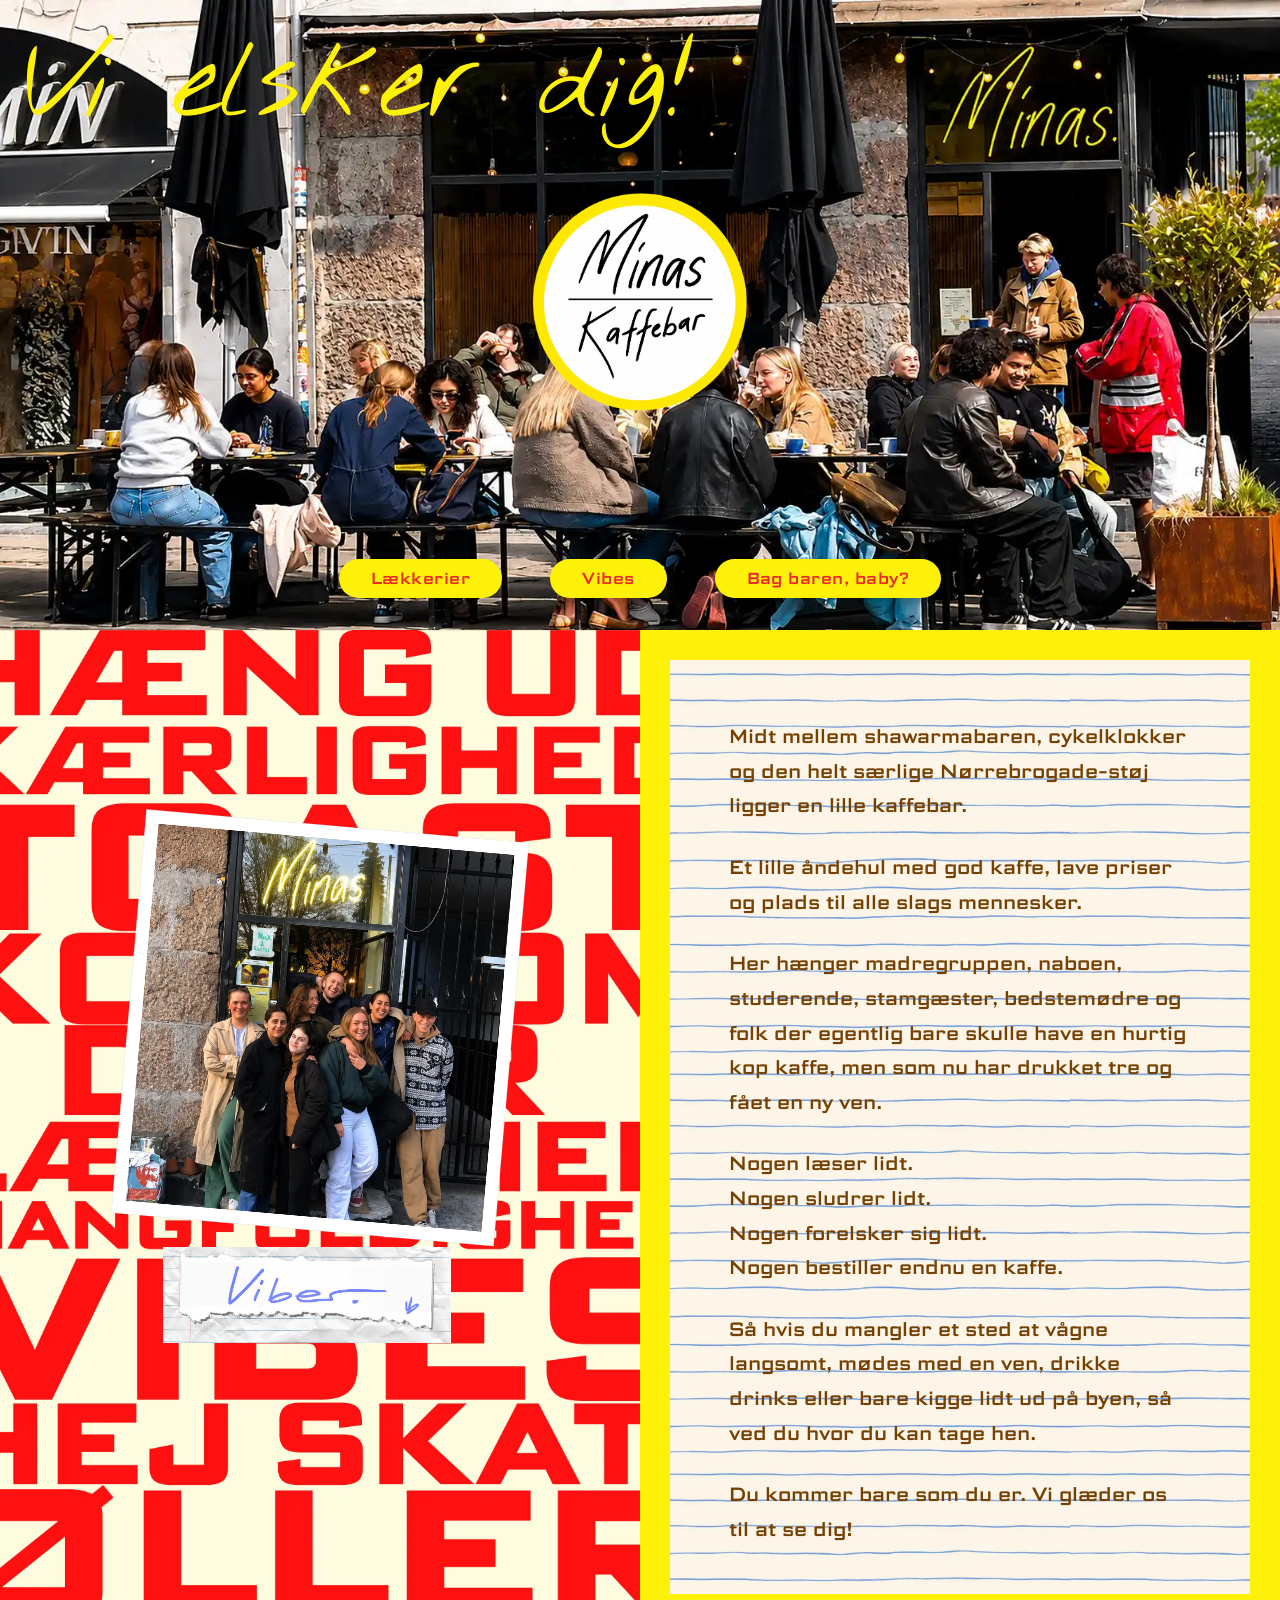
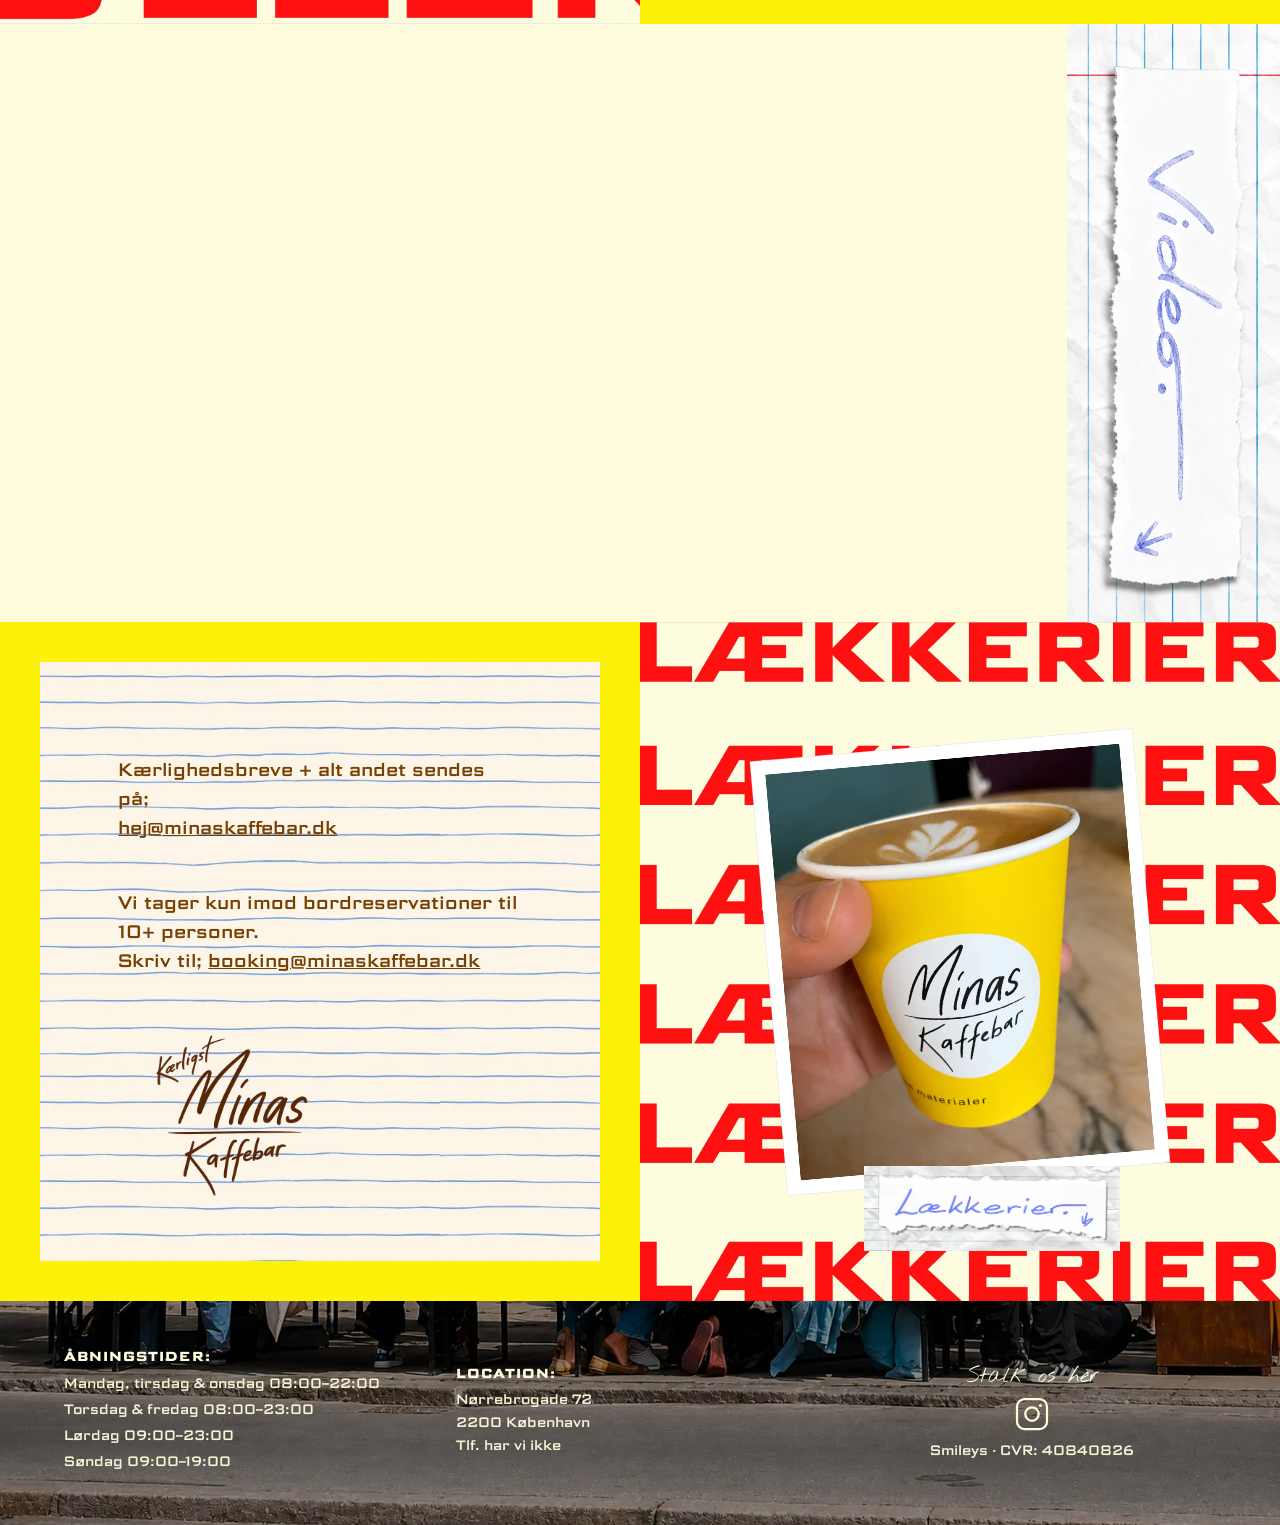
==== index.html @ 6d4d5b45 "first commit" ====
<!DOCTYPE html>
<html lang="da">

<head>
    <link rel="apple-touch-icon" sizes="180x180" href="icon/apple-touch-icon.png">
    <link rel="icon" type="image/png" sizes="32x32" href="icon/favicon-32x32.png">
    <link rel="icon" type="image/png" sizes="16x16" href="icon/favicon-16x16.png">
    <link rel="icon" type="image/x-icon" href="icon/favicon.ico">
    <link rel="manifest" href="icon/site.webmanifest">
    <meta charset="UTF-8">
    <meta name="viewport" content="width=device-width, initial-scale=1.0">
    <meta name="robots" content="noindex">
    <title>Forside</title>
    <link rel="stylesheet" href="css/generel.css">
    <link rel="stylesheet" href="css/forside.css">
    <link
        href="https://fonts.googleapis.com/css2?family=Oswald:wght@400;700&family=Nothing+You+Could+Do&family=Space+Mono:wght@400;700&display=swap"
        rel="stylesheet">
    <link rel="preconnect" href="https://fonts.googleapis.com">
    <link rel="preconnect" href="https://fonts.gstatic.com" crossorigin>
    <link href="https://fonts.googleapis.com/css2?family=Science+Gothic:wght@100..900&display=swap" rel="stylesheet">
</head>

<body>

    <header class="header">

        <a href="index.html" class="header__logo">
            <img src="img/header/footer/logo_minas.webp" alt="Minas Kaffebar logo">
        </a>

        <h1 class="header__titel">Vi elsker dig!</h1>

        <nav class="header__nav">
            <a href="laekkerier.html" class="nav__pill">Lækkerier</a>
            <a href="vibes.html" class="nav__pill">Vibes</a>
            <a href="bagbaren.html" class="nav__pill">Bag baren, baby?</a>
        </nav>

    </header>



    <main>
        <!-- SEKTION 1 -->
        <section class="forside-sektion1">

            <!-- Venstre kolonne: rød tekst billede + vibes billede ovenpå -->
            <div class="forside-sektion1__venstre">
                <img src="img/forsiden/baggrund_vibes.webp" alt="baggrund" class="baggrund-billede">
                <img src="img/forsiden/img_vibes.webp" alt="vibes" class="ovenpaa-billede">
                <a href="vibes.html">
                    <img src="img/forsiden/knap_vibes.webp" alt="Vibes" class="knap-vibes">
                </a>
            </div>

            <!-- Højre kolonne: linjeret papir + velkomsttekst -->
            <div class="forside-sektion1__hoejre">
                <p>Midt mellem shawarmabaren, cykelklokker og den helt særlige Nørrebrogade-støj ligger en lille
                    kaffebar.
                </p>
                <p>Et lille åndehul med god kaffe, lave priser og plads til alle slags mennesker.</p>
                <p>Her hænger madregruppen, naboen, studerende, stamgæster, bedstemødre og folk der egentlig bare skulle
                    have en hurtig kop kaffe, men som nu har drukket tre og fået en ny ven.</p>
                <p>Nogen læser lidt.<br>Nogen sludrer lidt.<br>Nogen forelsker sig lidt.<br>Nogen bestiller endnu en
                    kaffe.
                </p>
                <p>Så hvis du mangler et sted at vågne langsomt, mødes med en ven, drikke drinks eller bare kigge lidt
                    ud på
                    byen, så ved du hvor du kan tage hen.</p>
                <p>Du kommer bare som du er. Vi glæder os til at se dig!</p>
            </div>

        </section>
        <!-- SEKTION 2  -->
        <section class="forside-sektion2">



            <img class="video_papir" src="img/forsiden/video_papir.webp" alt="Video">
            <img class="video_papir_hoejkant" src="img/forsiden/video_papir_hoejkant.webp" alt="Video højkant">



            <div class="forside-sektion2__video">
                <video autoplay muted loop playsinline>
                    <source src="video/Minas Kaffebar.mp4" type="video/mp4">
                </video>
            </div>

        </section>
        <!-- SEKTION 3  -->
        <section class="forside-sektion3">

            <!-- Venstre: gul tekst sektion -->
            <div class="forside-sektion3__tekst">
                <p>Kærlighedsbreve + alt andet sendes på;<br>
                    <a href="mailto:hej@minaskaffebar.dk">hej@minaskaffebar.dk</a>
                </p>
                <p>Vi tager kun imod bordreservationer til 10+ personer. <br> Skriv til;
                    <a href="mailto:booking@minaskaffebar.dk">booking@minaskaffebar.dk</a>
                </p>
                <img src="img/forsiden/kaerligst_logo.webp" alt="Kærligst Minas Kaffebar" class="kaerligst-logo">
            </div>

            <!-- Højre: rød baggrund + billeder ovenpå -->
            <div class="forside-sektion3__billeder">
                <img src="img/forsiden/baggrund_laekkerier.webp" alt="Lækkerier baggrund" class="laekkerier-baggrund">
                <img src="img/forsiden/img_laekkerier.webp" alt="Lækkerier" class="laekkerier-billede">
                <a href="laekkerier.html">
                    <img src="img/forsiden/knap_laekkerier2.webp" alt="Lækkerier knap" class="laekkerier-knap">
                </a>
            </div>

        </section>
    </main>


    <footer class="footer">

        <div class="footer__kolonne">
            <h3>Åbningstider:</h3>
            <p>Mandag, tirsdag &amp; onsdag 08:00–22:00</p>
            <p>Torsdag &amp; fredag 08:00–23:00</p>
            <p>Lørdag 09:00–23:00</p>
            <p>Søndag 09:00–19:00</p>
        </div>

        <div class="footer__kolonne">
            <h3>Location:</h3>
            <p>Nørrebrogade 72<br>2200 København<br>Tlf. har vi ikke</p>
        </div>

        <div class="footer__kolonne footer__kolonne--center">
            <a href="https://instagram.com/minaskaffebar" target="_blank" class="footer__instagram">
                <span>Stalk os her</span>
                <svg xmlns="http://www.w3.org/2000/svg" viewBox="0 0 24 24" fill="none" stroke="currentColor"
                    stroke-width="1.5" width="36" height="36">
                    <rect x="2" y="2" width="20" height="20" rx="5" />
                    <circle cx="12" cy="12" r="4.5" />
                    <circle cx="17.6" cy="6.4" r="1" fill="currentColor" stroke="none" />
                </svg>
            </a>
            <p class="footer__cvr">Smileys · CVR: 40840826</p>
        </div>

    </footer>

    <script src="javascript/main.js"></script>
</body>

</html>
---- css/generel.css ----
/* ================================================
   MINAS KAFFEBAR — generel.css
   ------------------------------------------------
   Indhold:
   1. Variabler & grundindstillinger
   2. Typografi
   3. Header
   4. Navigation
   5. Main & sektioner
   6. Footer
   7. Responsivt (mobil → tablet → desktop)
   ================================================ */

/* ------------------------------------------------
   1. VARIABLER & GRUNDINDSTILLINGER
   Alle farver og fonte samlet ét sted —
   ændr her, og det opdateres overalt
   ------------------------------------------------ */

:root {
  --gul: #fef109;
  --roed: #e8272a;
  --sort: #111111;
  --creme: #fffcde;
  --hvid: #ffffff;
  --brun: #754002;

  --skrift-haandskrift: "Nothing You Could Do", cursive;
  --skrift-tekst: "Science Gothic", sans-serif;
}

* {
  box-sizing: border-box;
  margin: 0;
  padding: 0;
}

html {
  scroll-behavior: smooth;
}

body {
  font-family: var(--skrift-tekst);
  background-color: var(--creme);
  color: var(--sort);
}

/* ------------------------------------------------
   2. TYPOGRAFI
   ------------------------------------------------ */

h1,
h2,
h3 {
  font-family: var(--skrift-haandskrift);
  font-weight: 400;
  line-height: 1.2;
}

h2 {
  font-size: 2rem;
  margin-bottom: 1rem;
}

p {
  line-height: 1.7;
  margin-bottom: 1rem;
  font-family: var(--skrift-tekst);
  color: var(--brun);
}

a {
  color: inherit;
  text-decoration: none;
  font-family: var(--skrift-tekst);
  color: var(--brun);
}

/* ------------------------------------------------
   3. HEADER
   Baggrundsbillede af cafeen med logo-cirkel,
   gul håndskrift-titel og nav-pills forneden
   ------------------------------------------------ */

.header {
  position: relative;
  width: 100%;
  min-height: 60vh;
  display: flex;
  flex-direction: column;
  align-items: center;
  justify-content: center;
  text-align: center;
  overflow: hidden;

  background-color: #2a2a2a;
  background-image: url("../img/header/footer/topimg.webp");
  background-size: cover;
  background-position: top;
}

/* Logo-cirkel */
.header__logo {
  position: relative;
  z-index: 2;
  margin-bottom: 1.5rem;
}

.header__logo img {
  width: 160px;
  height: 160px;
  object-fit: contain;
  display: block;
}
.header__logo {
  transition:
    transform 0.2s,
    opacity 0.2s;
}

.header__logo:hover {
  transform: scale(1.05);
  opacity: 0.85;
}

/* "Vi elsker dig!" — gul håndskrift øverst til venstre */
.header__titel {
  position: absolute;
  top: 1.2rem;
  left: 1.5rem;
  z-index: 2;
  font-family: var(--skrift-haandskrift);
  font-size: clamp(3rem, 8vw, 5rem);
  font-weight: 400;
  color: var(--gul);
  margin: 0;
}

/* ------------------------------------------------
   4. NAVIGATION
   Gul menu i headeren
   ------------------------------------------------ */
.header__nav {
  position: absolute;
  bottom: 1.5rem;
  left: 0;
  right: 0;
  z-index: 2;
  display: flex;
  flex-wrap: nowrap;
  gap: 1rem;
  justify-content: center;
  padding: 0.5rem;
}

.nav__pill {
  display: inline-block;
  padding: 0.3rem 0.8rem;
  background-color: var(--gul);
  border-radius: 100px;
  color: var(--roed);
  font-family: var(--skrift-tekst);
  font-size: 0.65rem;
  letter-spacing: 0.03em;
  transition:
    background 0.2s,
    color 0.2s;
}

.nav__pill:hover,
.nav__pill--aktiv {
  background-color: var(--creme);
  color: var(--roed);
}

/* ------------------------------------------------
   5. MAIN & SEKTIONER
   ------------------------------------------------ */

main {
  min-height: 50vh;
}

.sektion {
  padding: 3rem 1.5rem;
  max-width: 800px;
  margin: 0 auto;
}

.sektion--lys {
  background-color: var(--creme);
}

.sektion--gul {
  background-color: var(--gul);
}

.mail-link {
  display: inline-block;
  margin-top: 1rem;
  color: var(--roed);
  font-weight: 700;
  text-decoration: underline;
  word-break: break-all;
}

.mail-link:hover {
  opacity: 0.75;
}

/* ------------------------------------------------
   6. FOOTER
   Baggrundsbillede af gæster udenfor,
   tekst i hvid til venstre og højre
   ------------------------------------------------ */

.footer {
  position: relative;
  width: 100%;
  min-height: 200px;
  color: var(--creme);
  overflow: hidden;
  display: grid;
  grid-template-columns: 1fr;
  gap: 1.5rem;
  padding: 2rem 1.5rem;
  background-color: #1a1a1a;
  background-image: url("../img/header/footer/topimg.webp");
  background-size: cover;
  background-position: bottom;
  font-family: var(--skrift-tekst);
  color: var(--creme);
}

.footer::before {
  content: "";
  position: absolute;
  inset: 0;
  background: rgba(0, 0, 0, 0.45);
}

.footer__kolonne {
  position: relative;
  z-index: 1;
  font-family: var(--skrift-tekst);
  color: var(--creme);
}

.footer h3 {
  font-family: var(--skrift-tekst);
  font-size: 0.82rem;
  font-weight: 700;
  letter-spacing: 0.08em;
  text-transform: uppercase;
  margin-bottom: 0.4rem;
}

.footer p {
  font-size: 0.85rem;
  line-height: 1.7;
  margin-bottom: 0.2rem;
  opacity: 0.95;

  font-family: var(--skrift-tekst);
  color: var(--creme);
}

.footer__kolonne--center {
  display: flex;
  flex-direction: column;
  align-items: center;
  gap: 0.4rem;
  font-family: var(--skrift-tekst);
  color: var(--creme);
}

.footer__instagram {
  display: flex;
  flex-direction: column;
  align-items: center;
  gap: 0.3rem;
  color: var(--creme);
  transition: opacity 0.2s;
}

.footer__instagram span {
  font-family: var(--skrift-haandskrift);
  font-size: 1.4rem;
}

.footer__instagram:hover {
  opacity: 0.7;
}

.footer__cvr {
  font-size: 0.75rem;
  opacity: 0.6;
  text-align: center;
  font-family: var(--skrift-tekst);
  color: var(--creme);
}

/* ------------------------------------------------
   7. RESPONSIVT
   Mobil er standard — vi tilpasser opad
   ------------------------------------------------ */

@media (min-width: 600px) {
  .footer {
    grid-template-columns: 1fr 1fr 1fr;
    padding: 2.5rem 3rem;
    align-items: center;
  }
}

@media (min-width: 900px) {
  .header {
    min-height: 70vh;
  }

  .header__logo {
    width: auto;
  }

  .header__logo img {
    width: 220px;
    height: 220px;
  }

  .header__titel {
    font-size: 7rem;
  }

  .header__nav {
    gap: 3rem;
  }

  .nav__pill {
    font-size: 1rem;
    padding: 0.5rem 2rem;
  }

  .sektion {
    padding: 4rem 2rem;
  }

  .footer {
    padding: 3rem 4rem;
    min-height: 220px;
  }
  .footer p {
    font-family: var(--skrift-tekst);
    color: var(--creme);
  }
}

/* GENEREL STYLING AF SIDEN VIBES */
---- css/forside.css ----
/* ================================================
   MINAS KAFFEBAR — forside.css
   ------------------------------------------------
   Indhold:
   1. Sektion 1 (billeder + tekst)
   2. Sektion 2 (video + papir)
   3. Responsivt (desktop)
   ================================================ */

/* ------------------------------------------------
   1. SEKTION 1
   ------------------------------------------------ */

.forside-sektion1 {
  display: grid;
  grid-template-columns: 1fr;
}

/* Venstre — billeder lag på lag */
.forside-sektion1__venstre {
  position: relative;
  width: 100%;
  height: 100%;
  min-height: 70px;
  overflow: hidden;
  order: 1;
}

.baggrund-billede {
  width: 100%;
  height: 100%;
  min-height: 600px;
  object-fit: cover;
  display: block;
}

.ovenpaa-billede {
  position: absolute;
  top: 40%;
  left: 50%;
  transform: translate(-50%, -50%) rotate(5deg);
  width: 60%;
  height: auto;
}

.knap-vibes {
  position: absolute;
  bottom: 2rem;
  top: 62%;
  left: 48%;
  transform: translateX(-50%);
  width: 45%;
  height: auto;
  display: block;
  transition: opacity 0.2s;
}

.knap-vibes:hover {
  opacity: 0.85;
}

/* Højre — linjeret papir */

.forside-sektion1__hoejre {
  order: 2;
  background-image: url("../img/forsiden/baggrund_linjer.webp");
  background-repeat: repeat;
  background-size: 400px auto;
  border: 30px solid var(--gul);
}

.forside-sektion1__hoejre p {
  font-size: 0.85rem;
  line-height: 1.6;
  margin: 1.7rem;
}

/* ------------------------------------------------
   2. SEKTION 2
   ------------------------------------------------ */

.forside-sektion2 {
  display: grid;
  grid-template-columns: 1fr;
}

.forside-sektion2__video {
  overflow: hidden;
}

.forside-sektion2__video video {
  width: 100%;
  height: 100%;
  object-fit: cover;
  display: block;
}

.forside-sektion2__papir {
  overflow: hidden;
  max-height: 150px;
}

.forside-sektion2__papir img {
  width: 100%;
  height: 100%;
  object-fit: cover;
  display: block;
}

/* Mobil — vis kun liggende papir */
.video_papir {
  width: 100%;
  height: 150px;
  object-fit: cover;
  display: block;
}

.video_papir_hoejkant {
  display: none;
}

/* ------------------------------------------------
   3. SEKTION 3
   ------------------------------------------------ */

.forside-sektion3 {
  display: grid;
  grid-template-columns: 1fr;
}

/* Højre — rød baggrund med billeder */
.forside-sektion3__billeder {
  position: relative;
  min-height: 300px;
  overflow: hidden;
  order: 1;
}

.laekkerier-baggrund {
  width: 100%;
  height: 100%;
  object-fit: cover;
  display: block;
}

.laekkerier-billede {
  position: absolute;
  top: 50%;
  left: 50%;
  transform: translate(-50%, -50%) rotate(-5deg);
  width: 60%;
  height: auto;
}

.laekkerier-knap {
  position: absolute;
  bottom: 2rem;
  left: 55%;
  top: 80%;
  transform: translateX(-50%);
  width: 40%;
  height: auto;
  transition: opacity 0.2s;
}

.laekkerier-knap:hover {
  opacity: 0.85;
}

/* Venstre — gul tekst */
.forside-sektion3__tekst {
  order: 2;
  background-image: url("../img/forsiden/baggrund_linjer.webp");
  background-repeat: repeat;
  background-size: 400px auto;
  border: 40px solid var(--gul);
}

.forside-sektion3__tekst p {
  font-size: 14px;
  line-height: 1.6;
  margin: 1.9rem;
}

.forside-sektion3__tekst a {
  color: var(--brun);
  text-decoration: underline;
}

.kaerligst-logo {
  width: 60%;
  height: auto;
  align-self: flex-end;
  margin-top: 1rem;
}

/* ------------------------------------------------
   3. RESPONSIVT — desktop
   ------------------------------------------------ */

@media (min-width: 768px) {
  /* Sektion 1 */

  .forside-sektion1 {
    grid-template-columns: 1fr 1fr;
    min-height: 500px;
  }

  .forside-sektion1__venstre {
    aspect-ratio: auto;
    height: 100%;
    order: 1;
  }

  .forside-sektion1__hoejre {
    order: 2;
    padding: 2rem;
    border: 30px solid var(--gul);
  }

  .forside-sektion1__hoejre p {
    font-size: 1.2rem;
    line-height: 1.8;
    margin-bottom: 1rem;
  }

  /* Sektion 2 */
  .forside-sektion2 {
    grid-template-columns: 5fr 1fr;
    min-height: 350px;
  }

  .forside-sektion2__video {
    min-height: 350px;
    order: 1;
    overflow: hidden;
  }

  .forside-sektion2__papir {
    order: 2;
    overflow: hidden;
  }

  /* Desktop — vis billede højkant */
  .video_papir {
    display: none;
  }

  .video_papir_hoejkant {
    order: 2;
    display: block;
    width: 100%;
    height: 100%;
    object-fit: contain;
    max-height: 700px;
  }

  /* Sektion 3 */
  .forside-sektion3 {
    grid-template-columns: 1fr 1fr;
    min-height: 300px;
  }

  .forside-sektion3__tekst {
    order: 1;
    padding: 3rem;
  }

  .forside-sektion3__billeder {
    order: 2;
  }

  .forside-sektion3__tekst p {
    font-size: 18px;
    padding-top: 1rem;
  }
}
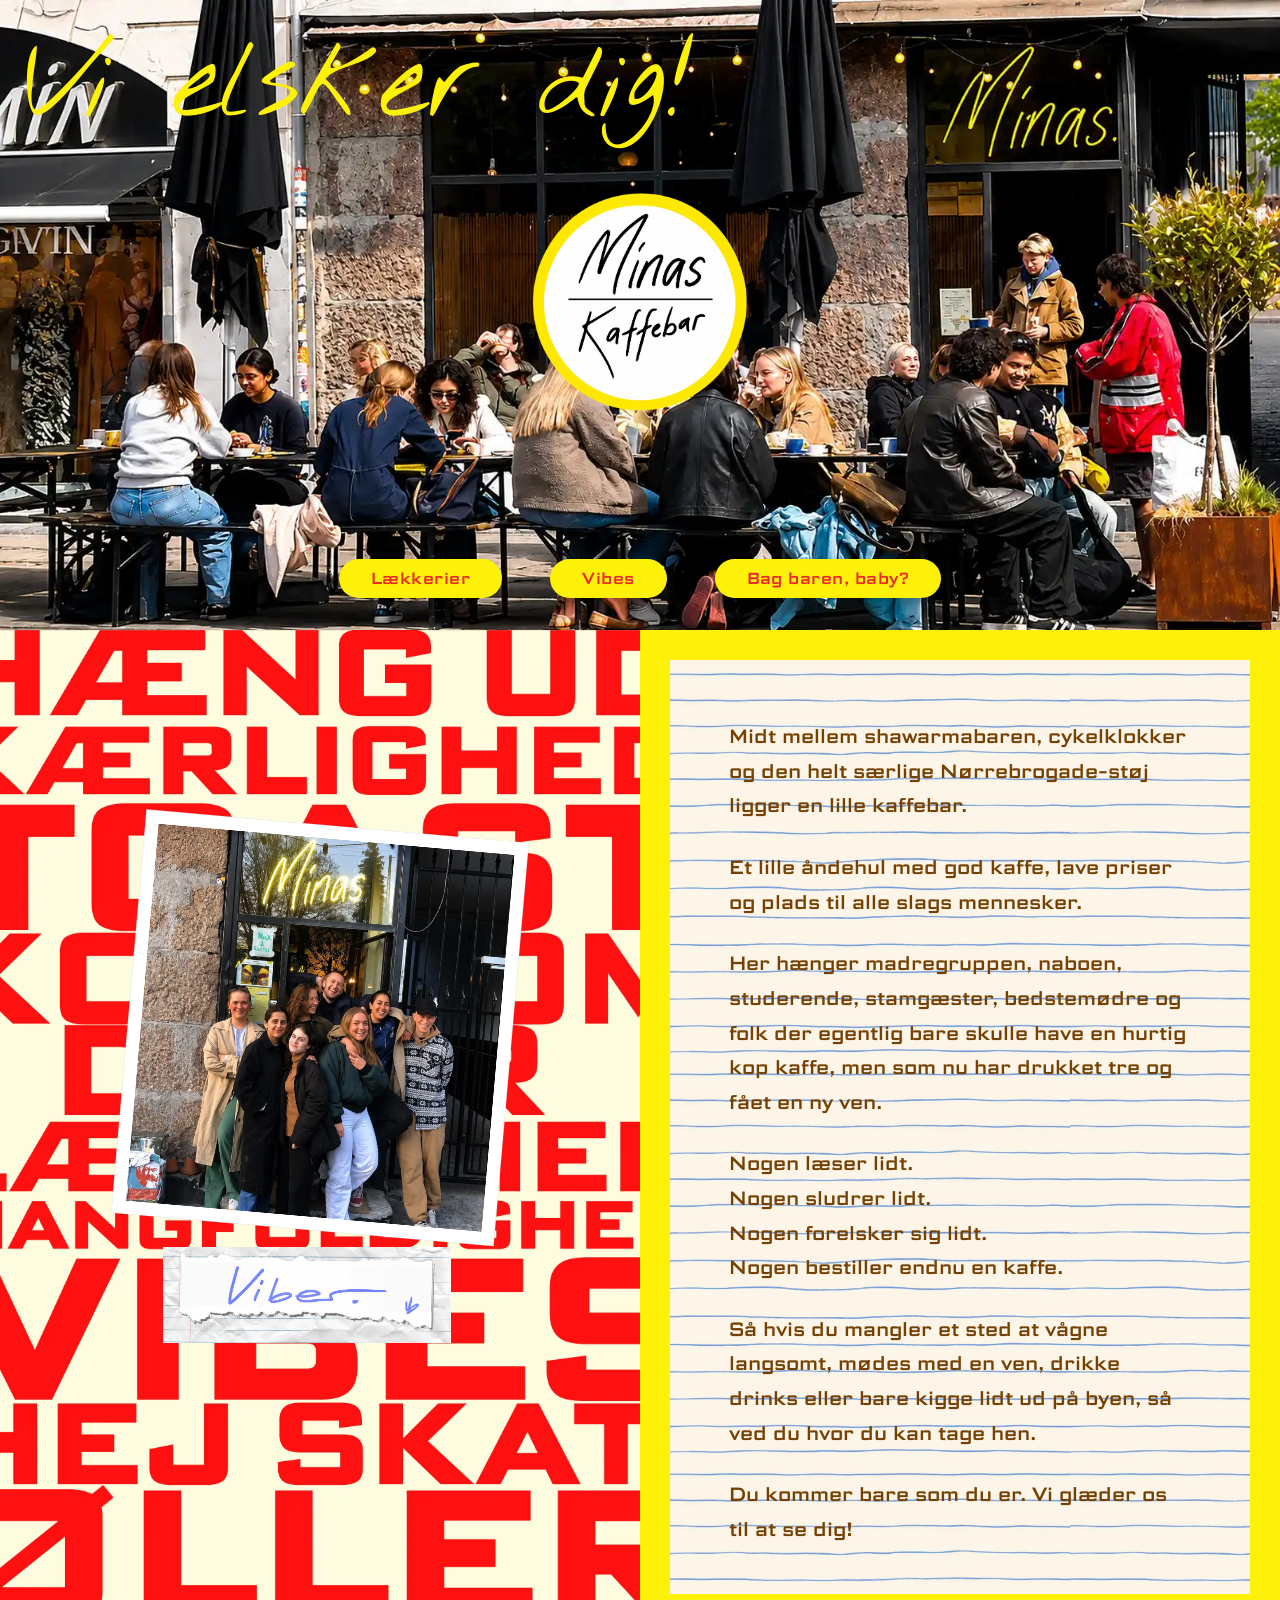
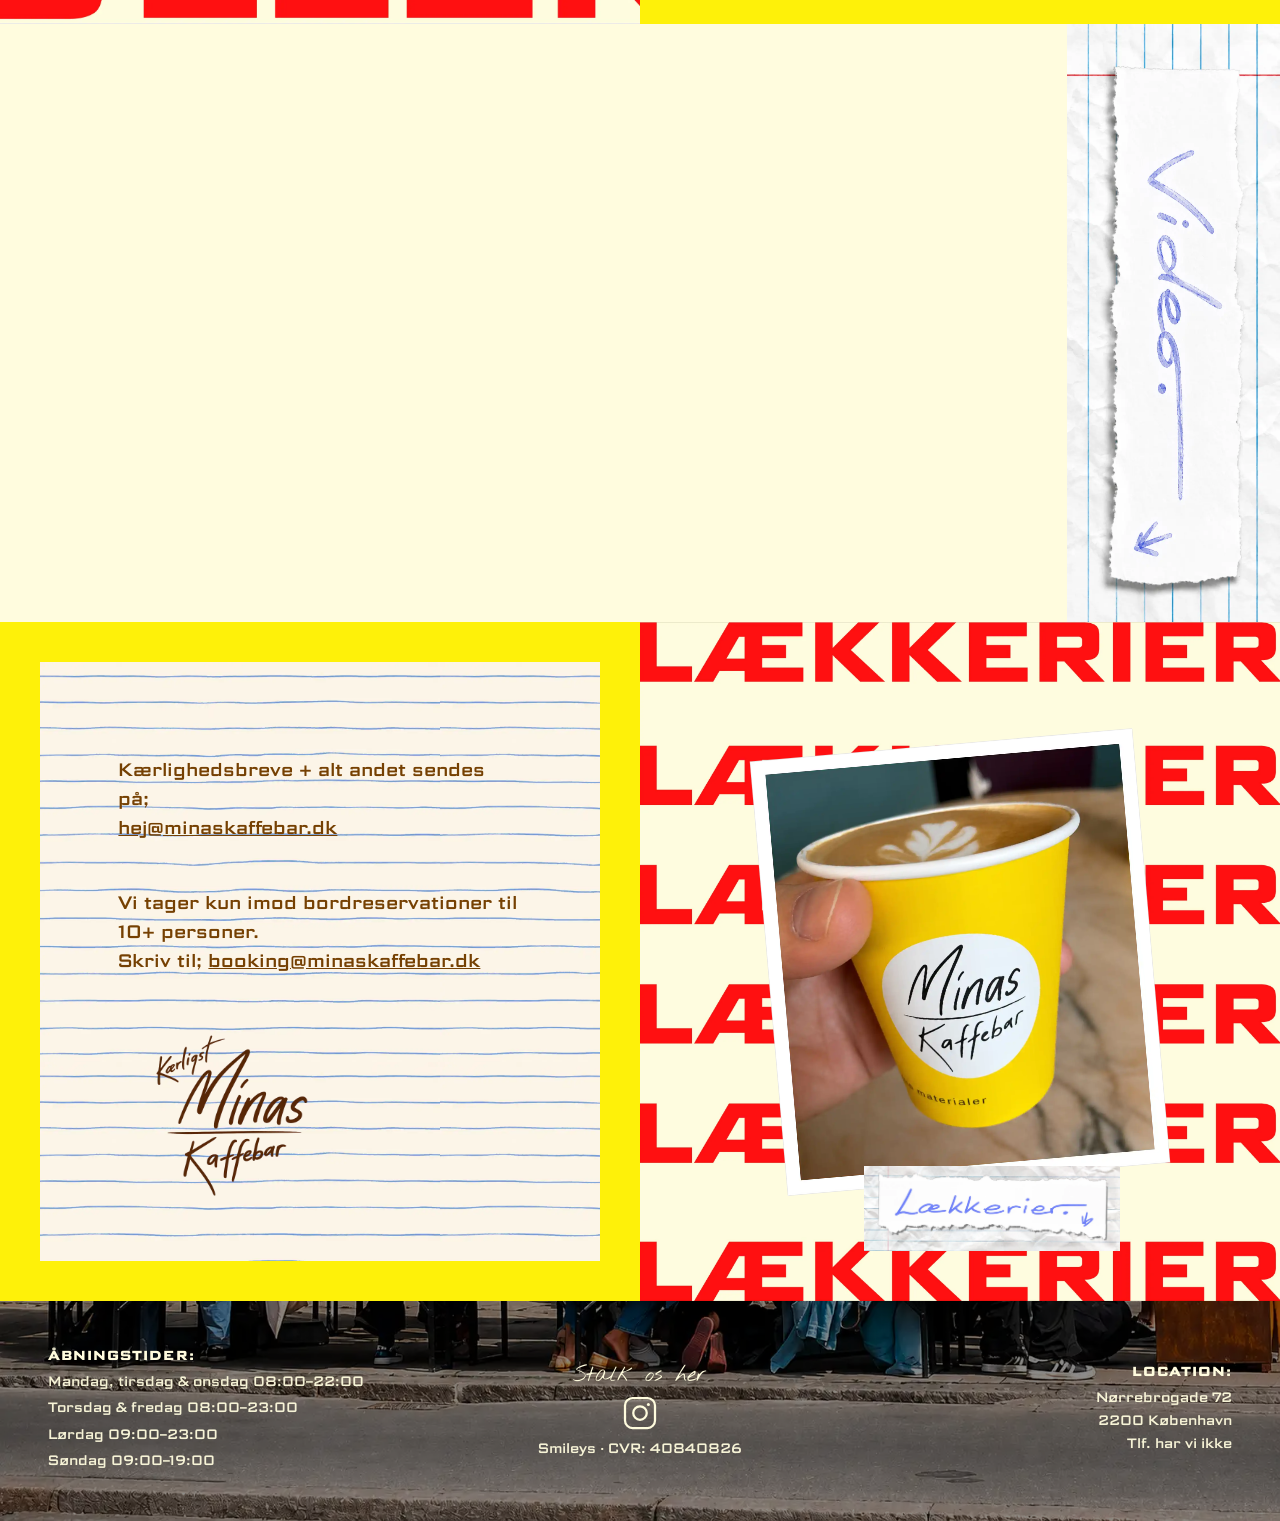
==== commit 0384cbba: "ændringer i footer" ====
--- a/index.html
+++ b/index.html
@@ -84,7 +84,7 @@
 
             <div class="forside-sektion2__video">
                 <video autoplay muted loop playsinline>
-                    <source src="video/Minas Kaffebar.mp4" type="video/mp4">
+                    <source src="video/Minas-Kaffebar.mp4" type="video/mp4">
                 </video>
             </div>
 
@@ -126,11 +126,6 @@
             <p>Søndag 09:00–19:00</p>
         </div>
 
-        <div class="footer__kolonne">
-            <h3>Location:</h3>
-            <p>Nørrebrogade 72<br>2200 København<br>Tlf. har vi ikke</p>
-        </div>
-
         <div class="footer__kolonne footer__kolonne--center">
             <a href="https://instagram.com/minaskaffebar" target="_blank" class="footer__instagram">
                 <span>Stalk os her</span>
@@ -144,6 +139,11 @@
             <p class="footer__cvr">Smileys · CVR: 40840826</p>
         </div>
 
+        <div class="footer__kolonne footer__kolonne--location">
+            <h3>Location:</h3>
+            <p>Nørrebrogade 72<br>2200 København<br>Tlf. har vi ikke</p>
+        </div>
+
     </footer>
 
     <script src="javascript/main.js"></script>
--- a/css/generel.css
+++ b/css/generel.css
@@ -221,7 +221,9 @@
   color: var(--creme);
   overflow: hidden;
   display: grid;
-  grid-template-columns: 1fr;
+  grid-template-columns: 1fr 1fr;
+  grid-template-rows: auto auto;
+  align-items: end;
   gap: 1.5rem;
   padding: 2rem 1.5rem;
   background-color: #1a1a1a;
@@ -246,6 +248,16 @@
   color: var(--creme);
 }
 
+.footer__kolonne:first-child {
+  grid-column: 1 / -1;
+  grid-row: 1;
+}
+
+.footer__kolonne--location {
+  grid-column: 1;
+  grid-row: 2;
+}
+
 .footer h3 {
   font-family: var(--skrift-tekst);
   font-size: 0.82rem;
@@ -260,7 +272,6 @@
   line-height: 1.7;
   margin-bottom: 0.2rem;
   opacity: 0.95;
-
   font-family: var(--skrift-tekst);
   color: var(--creme);
 }
@@ -268,10 +279,12 @@
 .footer__kolonne--center {
   display: flex;
   flex-direction: column;
-  align-items: center;
+  align-items: flex-end;
   gap: 0.4rem;
   font-family: var(--skrift-tekst);
   color: var(--creme);
+  grid-column: 2;
+  grid-row: 2;
 }
 
 .footer__instagram {
@@ -302,16 +315,7 @@
 
 /* ------------------------------------------------
    7. RESPONSIVT
-   Mobil er standard — vi tilpasser opad
-   ------------------------------------------------ */
-
-@media (min-width: 600px) {
-  .footer {
-    grid-template-columns: 1fr 1fr 1fr;
-    padding: 2.5rem 3rem;
-    align-items: center;
-  }
-}
+   ------------------------------------------------ */
 
 @media (min-width: 900px) {
   .header {
@@ -352,6 +356,27 @@
     font-family: var(--skrift-tekst);
     color: var(--creme);
   }
-}
-
-/* GENEREL STYLING AF SIDEN VIBES */
+  .footer {
+    grid-template-columns: 1fr 1fr 1fr;
+    grid-template-rows: 1fr;
+    padding: 2.5rem 3rem;
+    align-items: center;
+  }
+
+  .footer__kolonne:first-child {
+    grid-column: 1;
+    grid-row: 1;
+  }
+
+  .footer__kolonne--center {
+    grid-column: 2;
+    grid-row: 1;
+    align-items: center;
+  }
+
+  .footer__kolonne--location {
+    grid-column: 3;
+    grid-row: 1;
+    text-align: right;
+  }
+}
